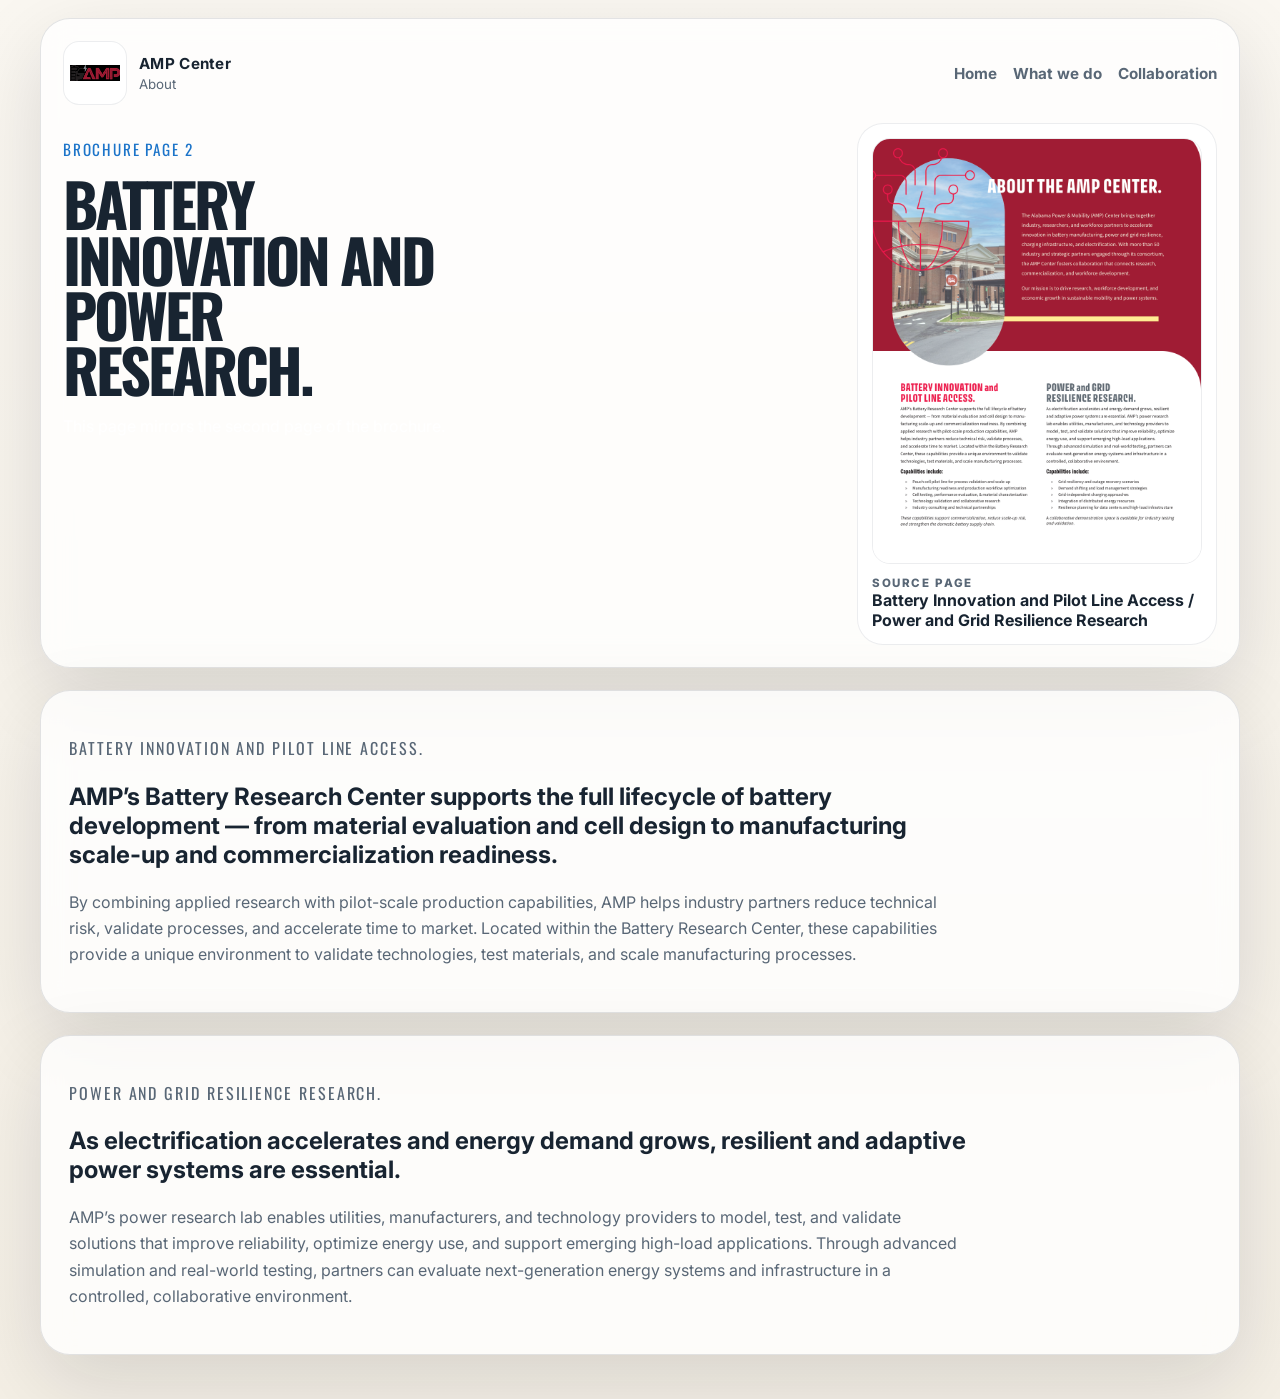
==== about.html @ 52aa9533 "feat: redesign AMP site around brochure pages" ====
<!doctype html>
<html lang="en">
<head>
  <meta charset="utf-8" />
  <meta name="viewport" content="width=device-width, initial-scale=1" />
  <title>About AMP</title>
  <link rel="preconnect" href="https://fonts.googleapis.com" />
  <link rel="preconnect" href="https://fonts.gstatic.com" crossorigin />
  <link href="https://fonts.googleapis.com/css2?family=Inter:wght@400;500;600;700;800&family=Oswald:wght@400;500;600;700&display=swap" rel="stylesheet" />
  <link rel="stylesheet" href="styles.css" />
</head>
<body class="directory-page">
  <div class="page-shell directory-shell">
    <header class="directory-hero">
      <div class="directory-topbar">
        <a class="brand" href="index.html"><img src="public/assets/amp-mark.jpg" alt="AMP logo" /><span><strong>AMP Center</strong><small>About</small></span></a>
        <div class="navlinks"><a href="index.html">Home</a><a href="what-we-do.html">What we do</a><a href="collaboration.html">Collaboration</a></div>
      </div>
      <div class="directory-hero-grid">
        <div>
          <p class="brochure-kicker">Brochure page 2</p>
          <h1>Battery innovation and power research.</h1>
          <p class="lede dark">This page mirrors the second page of the brochure.</p>
        </div>
        <div class="directory-hero-card">
          <img src="public/assets/pdf-previews/AMP_11x17_brochure_20260331_p2.png" alt="Brochure page 2 preview" />
          <div>
            <p class="source-note">Source page</p>
            <strong>Battery Innovation and Pilot Line Access / Power and Grid Resilience Research</strong>
          </div>
        </div>
      </div>
    </header>
    <main class="directory-main">
      <section class="directory-section">
        <div class="section-head compact">
          <p class="brochure-kicker">BATTERY INNOVATION and PILOT LINE ACCESS.</p>
          <h2>AMP’s Battery Research Center supports the full lifecycle of battery development — from material evaluation and cell design to manufacturing scale-up and commercialization readiness.</h2>
          <p>By combining applied research with pilot-scale production capabilities, AMP helps industry partners reduce technical risk, validate processes, and accelerate time to market. Located within the Battery Research Center, these capabilities provide a unique environment to validate technologies, test materials, and scale manufacturing processes.</p>
        </div>
      </section>
      <section class="directory-section">
        <div class="section-head compact">
          <p class="brochure-kicker">POWER and GRID RESILIENCE RESEARCH.</p>
          <h2>As electrification accelerates and energy demand grows, resilient and adaptive power systems are essential.</h2>
          <p>AMP’s power research lab enables utilities, manufacturers, and technology providers to model, test, and validate solutions that improve reliability, optimize energy use, and support emerging high-load applications. Through advanced simulation and real-world testing, partners can evaluate next-generation energy systems and infrastructure in a controlled, collaborative environment.</p>
        </div>
      </section>
    </main>
  </div>
</body>
</html>
---- styles.css ----
:root {
  --paper: #f4efe5;
  --panel: rgba(255,255,255,0.78);
  --panel-strong: rgba(255,255,255,0.92);
  --ink: #182431;
  --muted: #596776;
  --line: rgba(24,36,49,0.12);
  --navy: #0f2235;
  --blue: #1c74c9;
  --red: #d63b39;
  --yellow: #f0bb2d;
  --green: #3b9d63;
  --shadow: 0 26px 80px rgba(12,18,28,0.13);
  --heading: "Oswald", "Arial Narrow", sans-serif;
  --body: "Inter", system-ui, -apple-system, BlinkMacSystemFont, "Segoe UI", sans-serif;
}
* { box-sizing: border-box; }
html { scroll-behavior: smooth; }
body {
  margin: 0;
  font-family: var(--body);
  color: var(--ink);
  background:
    radial-gradient(circle at top left, rgba(28,116,201,.10), transparent 28%),
    radial-gradient(circle at top right, rgba(214,59,57,.08), transparent 22%),
    linear-gradient(180deg, #faf7f1 0%, var(--paper) 100%);
}
a { color: inherit; text-decoration: none; }
img { max-width: 100%; display: block; }
.page-shell {
  width: min(1200px, calc(100% - 28px));
  margin: 0 auto;
  padding: 18px 0 44px;
}
.hero, .section, .directory-hero, .directory-section {
  background: var(--panel);
  backdrop-filter: blur(14px);
  border: 1px solid var(--line);
  box-shadow: var(--shadow);
  border-radius: 30px;
}
.hero, .directory-hero { padding: 22px; }
.topbar, .directory-topbar {
  display: flex; align-items: center; justify-content: space-between; gap: 16px; margin-bottom: 18px;
}
.brand {
  display: inline-flex; align-items: center; gap: 12px;
}
.brand img {
  width: 64px; height: 64px; object-fit: contain; padding: 6px; border-radius: 16px;
  background: rgba(255,255,255,.8); border: 1px solid rgba(24,36,49,.08);
}
.brand strong { display:block; font-size: .95rem; letter-spacing:.02em; }
.brand small, .navlinks a, .section-head p, .muted, .caption, .doc-page .source-note { color: var(--muted); }
.navlinks { display:flex; flex-wrap:wrap; gap: 16px; font-weight: 700; }
.navlinks a { font-size: .95rem; }
.hero-grid, .split, .directory-hero-grid, .people-grid, .source-grid { display:grid; gap: 18px; }
.hero-grid { grid-template-columns: 1.15fr .85fr; align-items: stretch; }
.hero-copy, .hero-panel, .section, .card, .source-card, .directory-hero-card, .person-card, .doc-page, .quote-card {
  border-radius: 26px; background: var(--panel-strong); border: 1px solid rgba(24,36,49,.08);
}
.hero-copy {
  padding: 38px; color: #fff; overflow: hidden;
  background:
    linear-gradient(135deg, rgba(15,34,53,.98), rgba(15,34,53,.88)),
    radial-gradient(circle at top right, rgba(28,116,201,.5), transparent 40%);
  position: relative;
}
.hero-copy::after {
  content:''; position:absolute; inset:auto -28px -42px auto; width: 220px; height:220px; border-radius:50%;
  background: conic-gradient(from 45deg, var(--red), var(--yellow), var(--green), var(--blue), var(--red));
  filter: blur(24px); opacity:.33;
}
.eyebrow {
  margin:0 0 10px; text-transform:uppercase; letter-spacing:.2em; font-size:.72rem; font-weight:800;
}
.hero h1, .section h2, .directory-hero-grid h1 {
  margin:0; line-height:.92; letter-spacing:-.05em; font-family: var(--heading); text-transform: uppercase;
}
.hero h1 { font-size: clamp(3rem, 7vw, 6rem); max-width: 9ch; }
.section h2, .directory-hero-grid h1 { font-size: clamp(2.1rem, 4.7vw, 3.8rem); }
.lede, .section-head p, .card p, .quote-card p, .quote-card span, .person-card p, .doc-page p, .doc-page li { line-height:1.65; font-size: 1rem; }
.lede { max-width: 62ch; margin: 16px 0 0; color: rgba(255,255,255,.84); }
.hero-actions { display:flex; flex-wrap:wrap; gap: 12px; margin-top: 26px; }
.button { display:inline-flex; align-items:center; justify-content:center; padding: 13px 18px; border-radius: 999px; font-weight:800; border:1px solid transparent; }
.button.primary { background:#fff; color:var(--navy); }
.button.secondary { color:#fff; background: rgba(255,255,255,.08); border-color: rgba(255,255,255,.2); }
.button.secondary.dark { color:var(--navy); background: rgba(255,255,255,.75); border-color: rgba(24,36,49,.12); }
.hero-panel { padding: 18px; }
.stats-grid { display:grid; grid-template-columns: repeat(2, minmax(0,1fr)); gap: 12px; }
.stats-grid article { padding: 18px; border-radius: 20px; background: linear-gradient(180deg, rgba(244,239,229,.95), rgba(255,255,255,.92)); border:1px solid rgba(24,36,49,.08); }
.stats-grid strong { display:block; font-family:var(--heading); font-size: 2rem; letter-spacing:.02em; color: var(--navy); }
.stats-grid span { color: var(--muted); line-height:1.45; }
.quote-card { margin-top: 12px; padding: 18px; color:#fff; background: linear-gradient(135deg, rgba(15,34,53,.96), rgba(28,116,201,.78)); }
.quote-card p { margin:0 0 8px; font-family: var(--heading); font-size: 1.2rem; text-transform: uppercase; }
.color-ribbon { display:flex; gap: 10px; margin-top: 32px; }
.swatch { width: 42px; height: 8px; border-radius: 999px; }
.swatch.red{background:var(--red)} .swatch.green{background:var(--green)} .swatch.yellow{background:var(--yellow)} .swatch.blue{background:var(--blue)}
.section { margin-top: 22px; padding: 28px; }
.section-head { max-width: 900px; margin-bottom: 22px; }
.section-head.compact { margin-bottom: 14px; }
.cards { display:grid; gap: 14px; }
.three-up { grid-template-columns: repeat(3, minmax(0,1fr)); }
.two-up { grid-template-columns: repeat(2, minmax(0,1fr)); }
.card { padding: 18px; }
.card h3, .info-list h3, .source-card h3, .doc-page h3, .person-card h3 { margin: 0 0 8px; font-family: var(--heading); text-transform: uppercase; letter-spacing:.03em; }
.card p { margin: 0; }
.card.accent-red{box-shadow: inset 0 4px 0 var(--red)} .card.accent-blue{box-shadow: inset 0 4px 0 var(--blue)} .card.accent-gold{box-shadow: inset 0 4px 0 var(--yellow)}
.split { grid-template-columns: 1.05fr .95fr; align-items: start; }
.info-list { display:grid; gap: 14px; }
.info-list > div { padding: 18px; border-radius: 22px; background: rgba(255,255,255,.72); border:1px solid rgba(24,36,49,.08); }
.info-list p { margin:0; }
.portrait-grid { display:grid; grid-template-columns: repeat(3, minmax(0,1fr)); gap: 10px; }
.portrait-grid img, .source-card img, .committee-poster img, .directory-hero-card img, .person-photo { border-radius: 18px; border:1px solid rgba(24,36,49,.08); }
.portrait-grid img { aspect-ratio: 1 / 1; object-fit: cover; }
.source-grid { grid-template-columns: repeat(4, minmax(0,1fr)); }
.source-card, .doc-page, .person-card { padding: 14px; }
.source-card img, .committee-poster img { width:100%; object-fit: cover; }
.source-card img { aspect-ratio: 4 / 5; margin-bottom: 12px; }
.source-card p, .doc-page p, .person-card p { margin: 0; color: var(--muted); }
.doc-page { margin-top: 14px; }
.doc-page h3 { margin-bottom: 10px; }
.copy-block {
  margin:0; padding: 16px; white-space: pre-wrap; line-height:1.72; font-family: var(--body); font-size:.96rem;
  background: rgba(244,239,229,.46); border-radius: 18px; border:1px solid rgba(24,36,49,.08);
}
.mosaic-panel { padding: 16px; background: linear-gradient(180deg, rgba(255,255,255,.9), rgba(248,243,235,.88)); }
.mosaic-caption { display:flex; justify-content:space-between; gap: 12px; align-items: baseline; padding: 12px 4px 0; }
.brochure-kicker { font-family: var(--heading); text-transform: uppercase; font-size: .95rem; letter-spacing:.12em; color: var(--blue); }
.highlight { background: linear-gradient(135deg, rgba(15,34,53,.96), rgba(28,116,201,.78)); color:#fff; }
.highlight .section-head h2, .highlight .section-head p, .highlight .eyebrow { color:#fff; }
.benefit-strip { display:flex; flex-wrap:wrap; gap: 10px; }
.benefit-strip span { padding: 11px 15px; border-radius: 999px; background: rgba(255,255,255,.12); border:1px solid rgba(255,255,255,.18); font-weight:700; }
.contact { margin-top: 22px; display:grid; grid-template-columns: 1fr auto; gap: 20px; align-items: center; padding: 28px; }
.directory-page { background: linear-gradient(180deg, #faf7f1 0%, var(--paper) 100%); }
.directory-main { display:grid; gap: 22px; margin-top: 22px; }
.directory-hero-grid { grid-template-columns: 1fr 360px; align-items: stretch; }
.directory-hero-card { padding: 14px; display:flex; flex-direction:column; gap: 12px; }
.source-note { margin: 0; text-transform: uppercase; letter-spacing: .14em; font-size: .72rem; font-weight: 800; color: var(--muted); }
.directory-section { padding: 28px; }
.people-grid { grid-template-columns: repeat(2, minmax(0,1fr)); }
.person-card { display:grid; grid-template-columns: 96px 1fr; gap: 14px; }
.person-photo { width: 96px; height: 96px; object-fit: cover; background:#fff; }
.role { margin: 0 0 8px; font-family: var(--heading); text-transform: uppercase; font-size: .9rem; letter-spacing:.03em; color: var(--blue); }
.directory-hero, .directory-section { position: relative; }
.directory-hero-grid h1 { max-width: 12ch; }
.tight { max-width: 760px; }
@media (max-width: 980px) {
  .hero-grid, .split, .contact, .three-up, .two-up, .source-grid, .directory-hero-grid, .people-grid { grid-template-columns: 1fr; }
  .topbar, .directory-topbar { flex-direction: column; align-items:flex-start; }
  .hero-copy { padding: 28px; }
  .section, .contact, .directory-section { padding: 22px; }
}
@media (max-width: 640px) {
  .page-shell { width: min(100% - 18px, 1200px); }
  .hero, .section, .directory-hero, .directory-section { border-radius: 24px; }
  .hero-copy, .hero-panel, .card, .source-card, .doc-page, .person-card, .directory-hero-card, .mosaic-panel { border-radius: 22px; }
  .stats-grid { grid-template-columns: 1fr; }
  .portrait-grid { grid-template-columns: repeat(2, minmax(0,1fr)); }
  .person-card { grid-template-columns: 80px 1fr; }
  .person-photo { width:80px; height:80px; }
  .mosaic-caption { flex-direction:column; align-items:flex-start; }
}
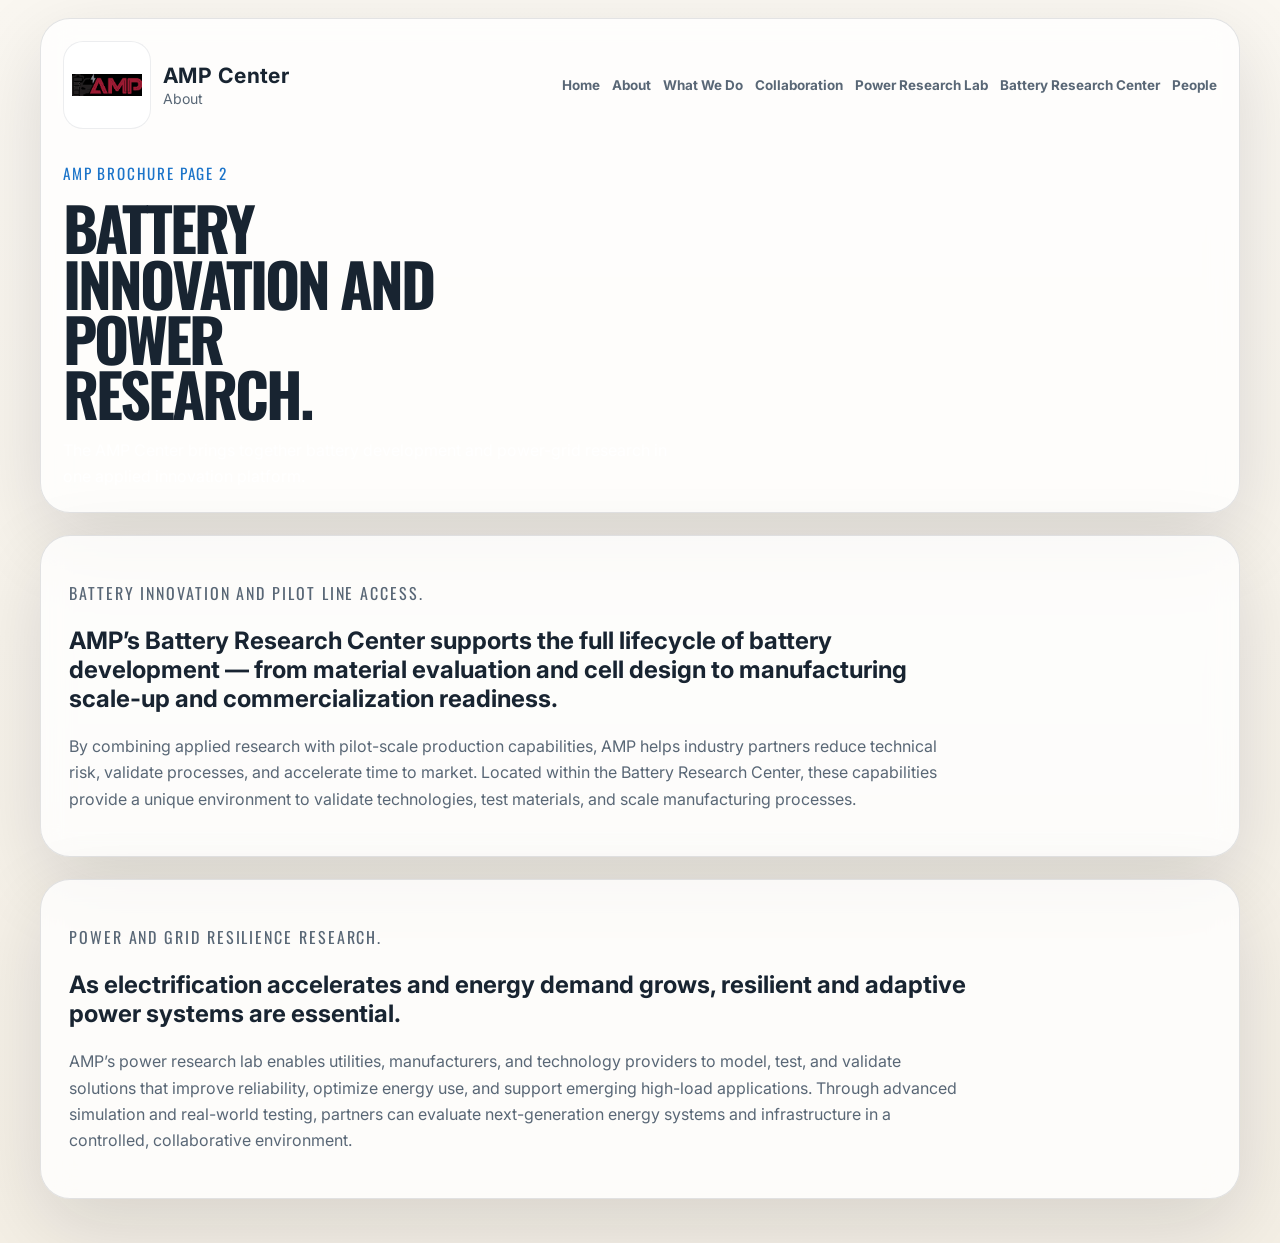
==== commit 429fdc94: "feat: simplify AMP site to brochure-driven pages" ====
--- a/about.html
+++ b/about.html
@@ -14,20 +14,13 @@
     <header class="directory-hero">
       <div class="directory-topbar">
         <a class="brand" href="index.html"><img src="public/assets/amp-mark.jpg" alt="AMP logo" /><span><strong>AMP Center</strong><small>About</small></span></a>
-        <div class="navlinks"><a href="index.html">Home</a><a href="what-we-do.html">What we do</a><a href="collaboration.html">Collaboration</a></div>
+        <div class="navlinks"><a href="index.html">Home</a><a href="about.html">About</a><a href="what-we-do.html">What We Do</a><a href="collaboration.html">Collaboration</a><a href="prc.html">Power Research Lab</a><a href="brc.html">Battery Research Center</a><a href="people.html">People</a></div>
       </div>
       <div class="directory-hero-grid">
         <div>
-          <p class="brochure-kicker">Brochure page 2</p>
+          <p class="brochure-kicker">AMP brochure page 2</p>
           <h1>Battery innovation and power research.</h1>
-          <p class="lede dark">This page mirrors the second page of the brochure.</p>
-        </div>
-        <div class="directory-hero-card">
-          <img src="public/assets/pdf-previews/AMP_11x17_brochure_20260331_p2.png" alt="Brochure page 2 preview" />
-          <div>
-            <p class="source-note">Source page</p>
-            <strong>Battery Innovation and Pilot Line Access / Power and Grid Resilience Research</strong>
-          </div>
+          <p class="lede dark">The AMP Center brings together battery development and power-grid research in one applied innovation platform.</p>
         </div>
       </div>
     </header>
--- a/styles.css
+++ b/styles.css
@@ -47,13 +47,22 @@
   display: inline-flex; align-items: center; gap: 12px;
 }
 .brand img {
-  width: 64px; height: 64px; object-fit: contain; padding: 6px; border-radius: 16px;
+  width: 88px; height: 88px; object-fit: contain; padding: 8px; border-radius: 20px;
   background: rgba(255,255,255,.8); border: 1px solid rgba(24,36,49,.08);
 }
-.brand strong { display:block; font-size: .95rem; letter-spacing:.02em; }
+.brand strong { display:block; font-size: 1.32rem; letter-spacing:.02em; }
+.brand small { font-size: .88rem; }
 .brand small, .navlinks a, .section-head p, .muted, .caption, .doc-page .source-note { color: var(--muted); }
-.navlinks { display:flex; flex-wrap:wrap; gap: 16px; font-weight: 700; }
-.navlinks a { font-size: .95rem; }
+.navlinks { display:flex; flex-wrap:wrap; gap: 10px 12px; font-weight: 700; }
+.navlinks a { font-size: .84rem; }
+.hero-brand {
+  margin: 0 0 10px;
+  font-family: var(--heading);
+  font-size: clamp(3rem, 8vw, 6.4rem);
+  line-height: .9;
+  letter-spacing: .08em;
+  text-transform: uppercase;
+}
 .hero-grid, .split, .directory-hero-grid, .people-grid, .source-grid { display:grid; gap: 18px; }
 .hero-grid { grid-template-columns: 1.15fr .85fr; align-items: stretch; }
 .hero-copy, .hero-panel, .section, .card, .source-card, .directory-hero-card, .person-card, .doc-page, .quote-card {
@@ -100,6 +109,7 @@
 .section-head { max-width: 900px; margin-bottom: 22px; }
 .section-head.compact { margin-bottom: 14px; }
 .cards { display:grid; gap: 14px; }
+.feature-grid { display:grid; grid-template-columns: repeat(2, minmax(0,1fr)); gap: 14px; }
 .three-up { grid-template-columns: repeat(3, minmax(0,1fr)); }
 .two-up { grid-template-columns: repeat(2, minmax(0,1fr)); }
 .card { padding: 18px; }
@@ -147,6 +157,7 @@
 .tight { max-width: 760px; }
 @media (max-width: 980px) {
   .hero-grid, .split, .contact, .three-up, .two-up, .source-grid, .directory-hero-grid, .people-grid { grid-template-columns: 1fr; }
+  .feature-grid { grid-template-columns: 1fr; }
   .topbar, .directory-topbar { flex-direction: column; align-items:flex-start; }
   .hero-copy { padding: 28px; }
   .section, .contact, .directory-section { padding: 22px; }
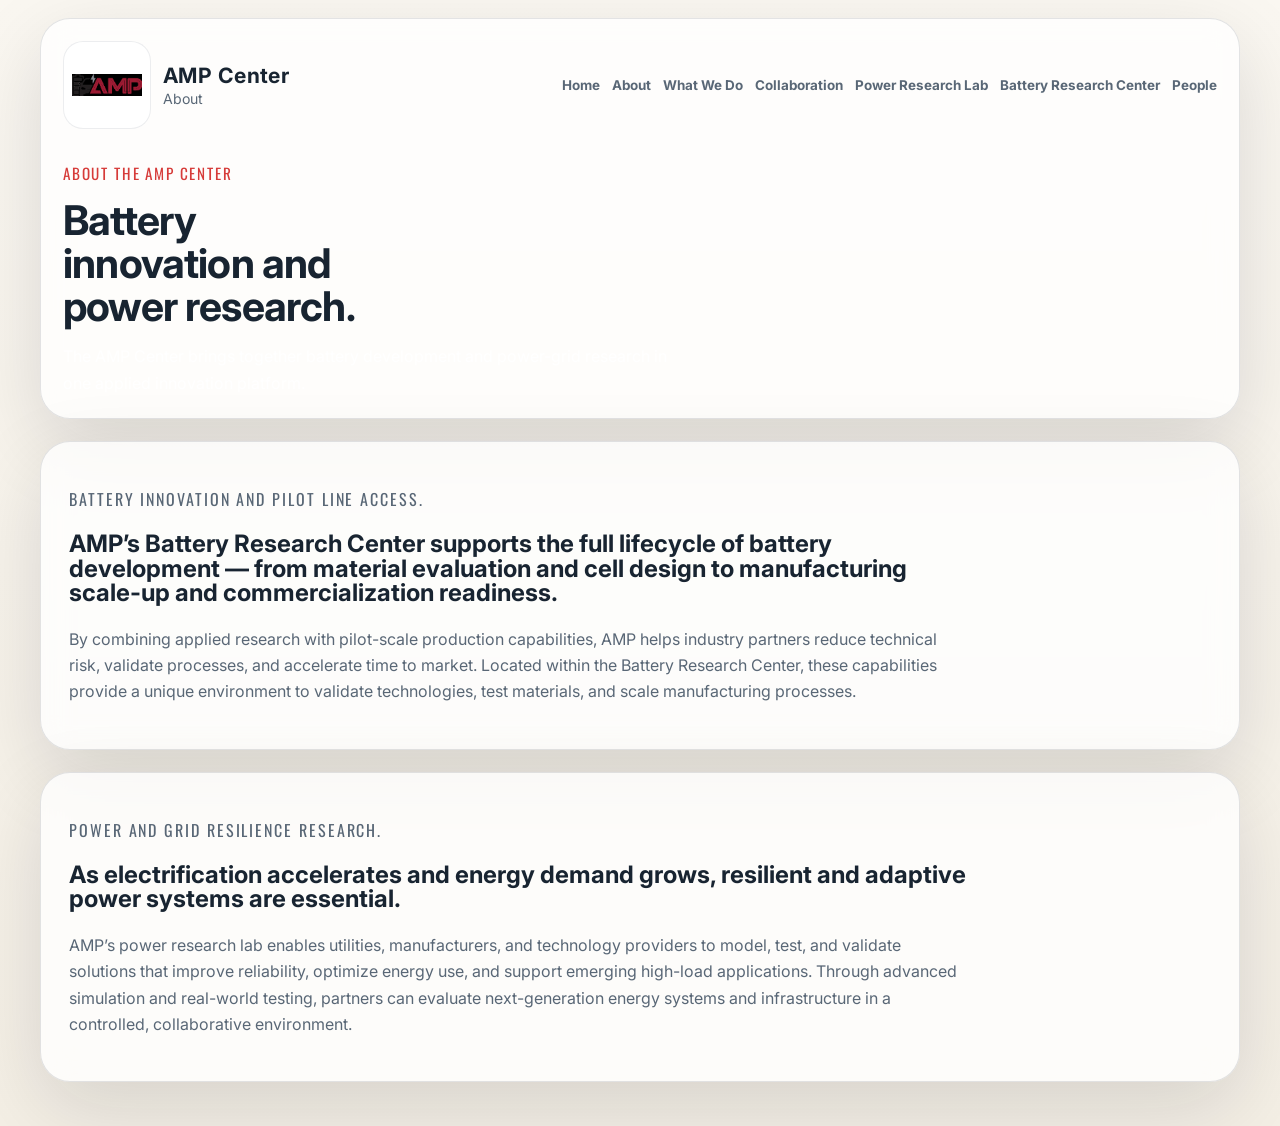
==== commit 979ffb40: "fix: update AMP labels and split people sections" ====
--- a/about.html
+++ b/about.html
@@ -18,7 +18,7 @@
       </div>
       <div class="directory-hero-grid">
         <div>
-          <p class="brochure-kicker">AMP brochure page 2</p>
+          <p class="brochure-kicker">About the AMP Center</p>
           <h1>Battery innovation and power research.</h1>
           <p class="lede dark">The AMP Center brings together battery development and power-grid research in one applied innovation platform.</p>
         </div>
--- a/styles.css
+++ b/styles.css
@@ -6,7 +6,7 @@
   --muted: #596776;
   --line: rgba(24,36,49,0.12);
   --navy: #0f2235;
-  --blue: #1c74c9;
+  --blue: #d63b39;
   --red: #d63b39;
   --yellow: #f0bb2d;
   --green: #3b9d63;
@@ -21,7 +21,7 @@
   font-family: var(--body);
   color: var(--ink);
   background:
-    radial-gradient(circle at top left, rgba(28,116,201,.10), transparent 28%),
+    radial-gradient(circle at top left, rgba(214,59,57,.12), transparent 28%),
     radial-gradient(circle at top right, rgba(214,59,57,.08), transparent 22%),
     linear-gradient(180deg, #faf7f1 0%, var(--paper) 100%);
 }
@@ -55,6 +55,8 @@
 .brand small, .navlinks a, .section-head p, .muted, .caption, .doc-page .source-note { color: var(--muted); }
 .navlinks { display:flex; flex-wrap:wrap; gap: 10px 12px; font-weight: 700; }
 .navlinks a { font-size: .84rem; }
+.text-link { color: var(--red); font-weight: 800; text-decoration: underline; text-underline-offset: 3px; }
+.text-link:hover { opacity: .85; }
 .hero-brand {
   margin: 0 0 10px;
   font-family: var(--heading);
@@ -72,7 +74,7 @@
   padding: 38px; color: #fff; overflow: hidden;
   background:
     linear-gradient(135deg, rgba(15,34,53,.98), rgba(15,34,53,.88)),
-    radial-gradient(circle at top right, rgba(28,116,201,.5), transparent 40%);
+    radial-gradient(circle at top right, rgba(214,59,57,.5), transparent 40%);
   position: relative;
 }
 .hero-copy::after {
@@ -86,13 +88,20 @@
 .hero h1, .section h2, .directory-hero-grid h1 {
   margin:0; line-height:.92; letter-spacing:-.05em; font-family: var(--heading); text-transform: uppercase;
 }
-.hero h1 { font-size: clamp(3rem, 7vw, 6rem); max-width: 9ch; }
-.section h2, .directory-hero-grid h1 { font-size: clamp(2.1rem, 4.7vw, 3.8rem); }
+.hero h1 { font-size: clamp(2.55rem, 5.8vw, 4.8rem); max-width: 9ch; }
+.section h2, .directory-hero-grid h1 {
+  font-size: clamp(1.55rem, 3.2vw, 2.6rem);
+  line-height: 1.04;
+  letter-spacing: -.02em;
+  text-transform: none;
+  font-family: var(--body);
+  font-weight: 700;
+}
 .lede, .section-head p, .card p, .quote-card p, .quote-card span, .person-card p, .doc-page p, .doc-page li { line-height:1.65; font-size: 1rem; }
 .lede { max-width: 62ch; margin: 16px 0 0; color: rgba(255,255,255,.84); }
 .hero-actions { display:flex; flex-wrap:wrap; gap: 12px; margin-top: 26px; }
 .button { display:inline-flex; align-items:center; justify-content:center; padding: 13px 18px; border-radius: 999px; font-weight:800; border:1px solid transparent; }
-.button.primary { background:#fff; color:var(--navy); }
+.button.primary { background:var(--red); color:#fff; }
 .button.secondary { color:#fff; background: rgba(255,255,255,.08); border-color: rgba(255,255,255,.2); }
 .button.secondary.dark { color:var(--navy); background: rgba(255,255,255,.75); border-color: rgba(24,36,49,.12); }
 .hero-panel { padding: 18px; }
@@ -100,8 +109,9 @@
 .stats-grid article { padding: 18px; border-radius: 20px; background: linear-gradient(180deg, rgba(244,239,229,.95), rgba(255,255,255,.92)); border:1px solid rgba(24,36,49,.08); }
 .stats-grid strong { display:block; font-family:var(--heading); font-size: 2rem; letter-spacing:.02em; color: var(--navy); }
 .stats-grid span { color: var(--muted); line-height:1.45; }
-.quote-card { margin-top: 12px; padding: 18px; color:#fff; background: linear-gradient(135deg, rgba(15,34,53,.96), rgba(28,116,201,.78)); }
+.quote-card { margin-top: 12px; padding: 18px; color:#fff; background: linear-gradient(135deg, rgba(15,34,53,.96), rgba(214,59,57,.78)); }
 .quote-card p { margin:0 0 8px; font-family: var(--heading); font-size: 1.2rem; text-transform: uppercase; }
+.section-head h2 { line-height: 1.02; }
 .color-ribbon { display:flex; gap: 10px; margin-top: 32px; }
 .swatch { width: 42px; height: 8px; border-radius: 999px; }
 .swatch.red{background:var(--red)} .swatch.green{background:var(--green)} .swatch.yellow{background:var(--yellow)} .swatch.blue{background:var(--blue)}
@@ -113,7 +123,7 @@
 .three-up { grid-template-columns: repeat(3, minmax(0,1fr)); }
 .two-up { grid-template-columns: repeat(2, minmax(0,1fr)); }
 .card { padding: 18px; }
-.card h3, .info-list h3, .source-card h3, .doc-page h3, .person-card h3 { margin: 0 0 8px; font-family: var(--heading); text-transform: uppercase; letter-spacing:.03em; }
+.card h3, .info-list h3, .source-card h3, .doc-page h3, .person-card h3 { margin: 0 0 8px; font-family: var(--body); text-transform: none; letter-spacing:-.01em; font-weight: 700; }
 .card p { margin: 0; }
 .card.accent-red{box-shadow: inset 0 4px 0 var(--red)} .card.accent-blue{box-shadow: inset 0 4px 0 var(--blue)} .card.accent-gold{box-shadow: inset 0 4px 0 var(--yellow)}
 .split { grid-template-columns: 1.05fr .95fr; align-items: start; }
@@ -137,11 +147,13 @@
 .mosaic-panel { padding: 16px; background: linear-gradient(180deg, rgba(255,255,255,.9), rgba(248,243,235,.88)); }
 .mosaic-caption { display:flex; justify-content:space-between; gap: 12px; align-items: baseline; padding: 12px 4px 0; }
 .brochure-kicker { font-family: var(--heading); text-transform: uppercase; font-size: .95rem; letter-spacing:.12em; color: var(--blue); }
-.highlight { background: linear-gradient(135deg, rgba(15,34,53,.96), rgba(28,116,201,.78)); color:#fff; }
+.highlight { background: linear-gradient(135deg, rgba(15,34,53,.96), rgba(214,59,57,.78)); }
 .highlight .section-head h2, .highlight .section-head p, .highlight .eyebrow { color:#fff; }
 .benefit-strip { display:flex; flex-wrap:wrap; gap: 10px; }
 .benefit-strip span { padding: 11px 15px; border-radius: 999px; background: rgba(255,255,255,.12); border:1px solid rgba(255,255,255,.18); font-weight:700; }
 .contact { margin-top: 22px; display:grid; grid-template-columns: 1fr auto; gap: 20px; align-items: center; padding: 28px; }
+.people-stats { display:flex; flex-wrap:wrap; gap: 10px; margin-top: 16px; }
+.people-stats span { padding: 10px 14px; border-radius: 999px; background: rgba(214,59,57,.1); border:1px solid rgba(214,59,57,.18); color: var(--navy); font-weight: 700; }
 .directory-page { background: linear-gradient(180deg, #faf7f1 0%, var(--paper) 100%); }
 .directory-main { display:grid; gap: 22px; margin-top: 22px; }
 .directory-hero-grid { grid-template-columns: 1fr 360px; align-items: stretch; }
@@ -151,12 +163,17 @@
 .people-grid { grid-template-columns: repeat(2, minmax(0,1fr)); }
 .person-card { display:grid; grid-template-columns: 96px 1fr; gap: 14px; }
 .person-photo { width: 96px; height: 96px; object-fit: cover; background:#fff; }
+.people-preview { display:grid; grid-template-columns: repeat(3, minmax(0,1fr)); gap: 14px; }
+.people-preview .person-card { grid-template-columns: 76px 1fr; }
+.people-preview .person-photo { width: 76px; height: 76px; }
 .role { margin: 0 0 8px; font-family: var(--heading); text-transform: uppercase; font-size: .9rem; letter-spacing:.03em; color: var(--blue); }
 .directory-hero, .directory-section { position: relative; }
 .directory-hero-grid h1 { max-width: 12ch; }
 .tight { max-width: 760px; }
+.muted-card { padding: 18px; border-radius: 22px; background: rgba(255,255,255,.72); border:1px solid rgba(24,36,49,.08); }
 @media (max-width: 980px) {
   .hero-grid, .split, .contact, .three-up, .two-up, .source-grid, .directory-hero-grid, .people-grid { grid-template-columns: 1fr; }
+  .people-preview { grid-template-columns: 1fr; }
   .feature-grid { grid-template-columns: 1fr; }
   .topbar, .directory-topbar { flex-direction: column; align-items:flex-start; }
   .hero-copy { padding: 28px; }
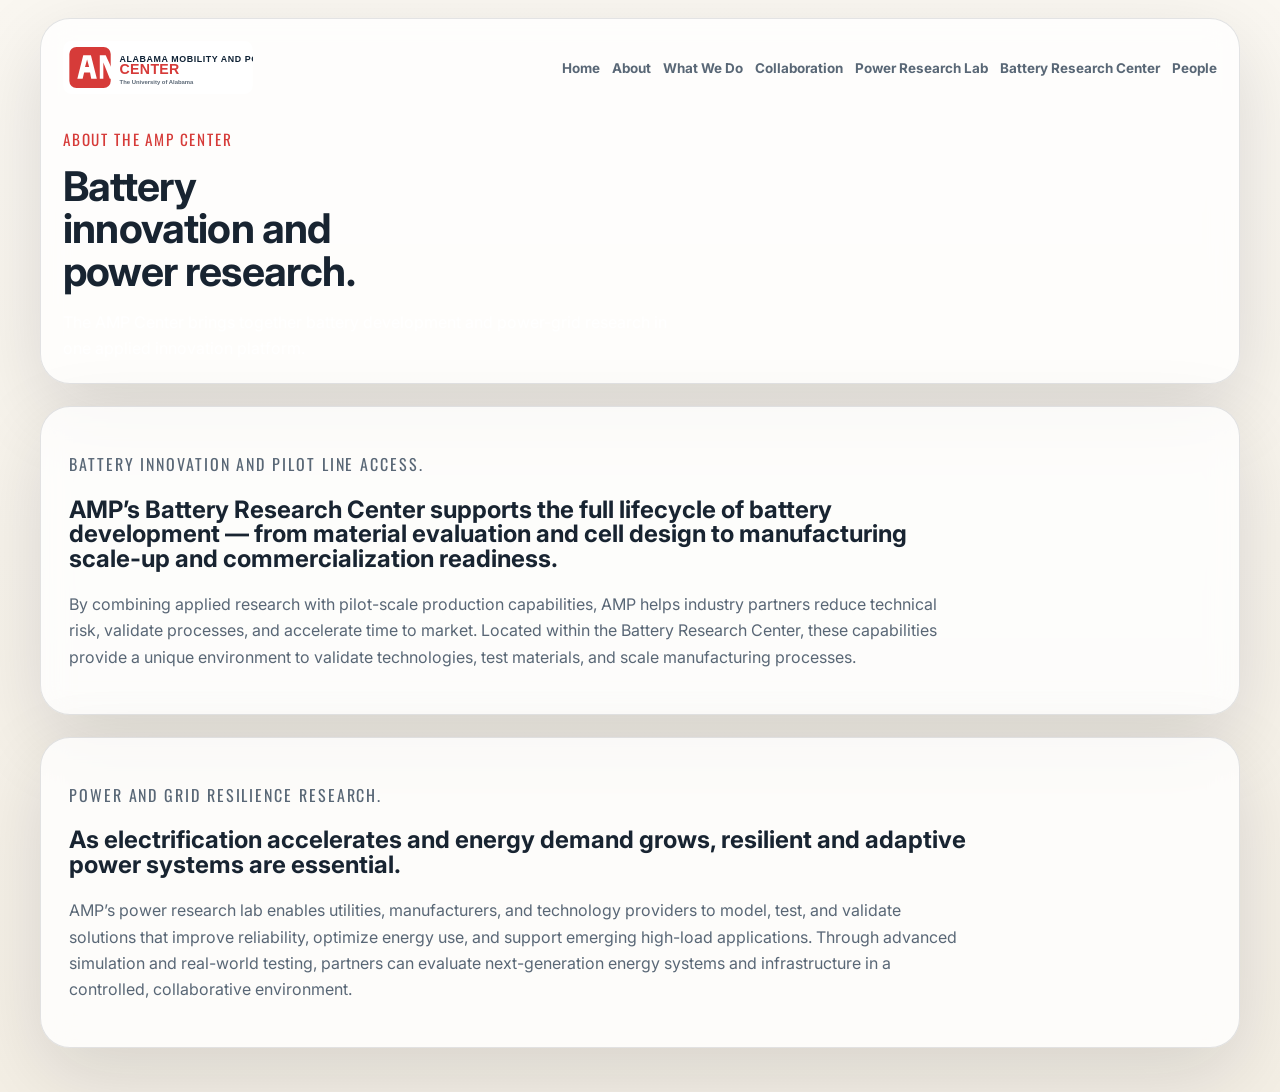
==== commit f5ee8dbd: "feat: replace AMP logo with wordmark svg" ====
--- a/about.html
+++ b/about.html
@@ -13,7 +13,7 @@
   <div class="page-shell directory-shell">
     <header class="directory-hero">
       <div class="directory-topbar">
-        <a class="brand" href="index.html"><img src="public/assets/amp-mark.jpg" alt="AMP logo" /><span><strong>AMP Center</strong><small>About</small></span></a>
+        <a class="brand" href="index.html" aria-label="AMP Center Home"><img src="public/assets/amp-logo.svg" alt="AMP Center logo" /></a>
         <div class="navlinks"><a href="index.html">Home</a><a href="about.html">About</a><a href="what-we-do.html">What We Do</a><a href="collaboration.html">Collaboration</a><a href="prc.html">Power Research Lab</a><a href="brc.html">Battery Research Center</a><a href="people.html">People</a></div>
       </div>
       <div class="directory-hero-grid">
--- a/styles.css
+++ b/styles.css
@@ -41,14 +41,13 @@
 }
 .hero, .directory-hero { padding: 22px; }
 .topbar, .directory-topbar {
-  display: flex; align-items: center; justify-content: space-between; gap: 16px; margin-bottom: 18px;
+  display: flex; flex-wrap: wrap; align-items: center; justify-content: space-between; gap: 16px; margin-bottom: 18px;
 }
 .brand {
   display: inline-flex; align-items: center; gap: 12px;
 }
 .brand img {
-  width: 88px; height: 88px; object-fit: contain; padding: 8px; border-radius: 20px;
-  background: rgba(255,255,255,.8); border: 1px solid rgba(24,36,49,.08);
+  width: min(190px, 44vw); height: auto; object-fit: contain;
 }
 .brand strong { display:block; font-size: 1.32rem; letter-spacing:.02em; }
 .brand small { font-size: .88rem; }
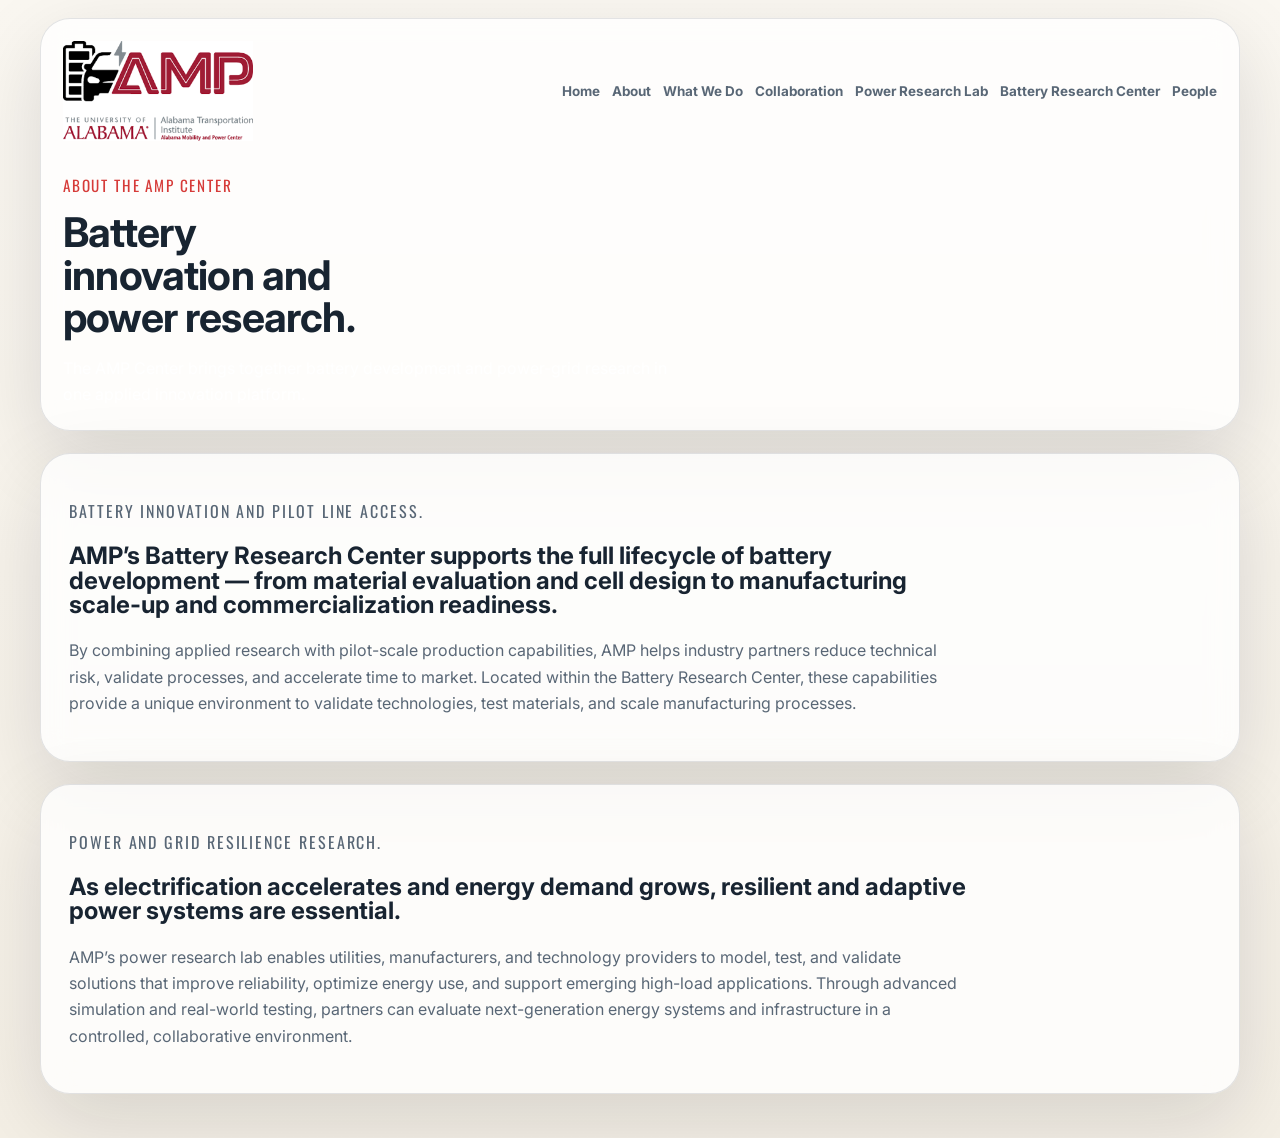
==== commit 9f9fb8e5: "fix: swap in provided AMP logo and simplify header" ====
--- a/about.html
+++ b/about.html
@@ -13,7 +13,7 @@
   <div class="page-shell directory-shell">
     <header class="directory-hero">
       <div class="directory-topbar">
-        <a class="brand" href="index.html" aria-label="AMP Center Home"><img src="public/assets/amp-logo.svg" alt="AMP Center logo" /></a>
+        <a class="brand" href="index.html" aria-label="AMP Center Home"><img src="public/assets/amp-logo.png" alt="AMP Center logo" /></a>
         <div class="navlinks"><a href="index.html">Home</a><a href="about.html">About</a><a href="what-we-do.html">What We Do</a><a href="collaboration.html">Collaboration</a><a href="prc.html">Power Research Lab</a><a href="brc.html">Battery Research Center</a><a href="people.html">People</a></div>
       </div>
       <div class="directory-hero-grid">
